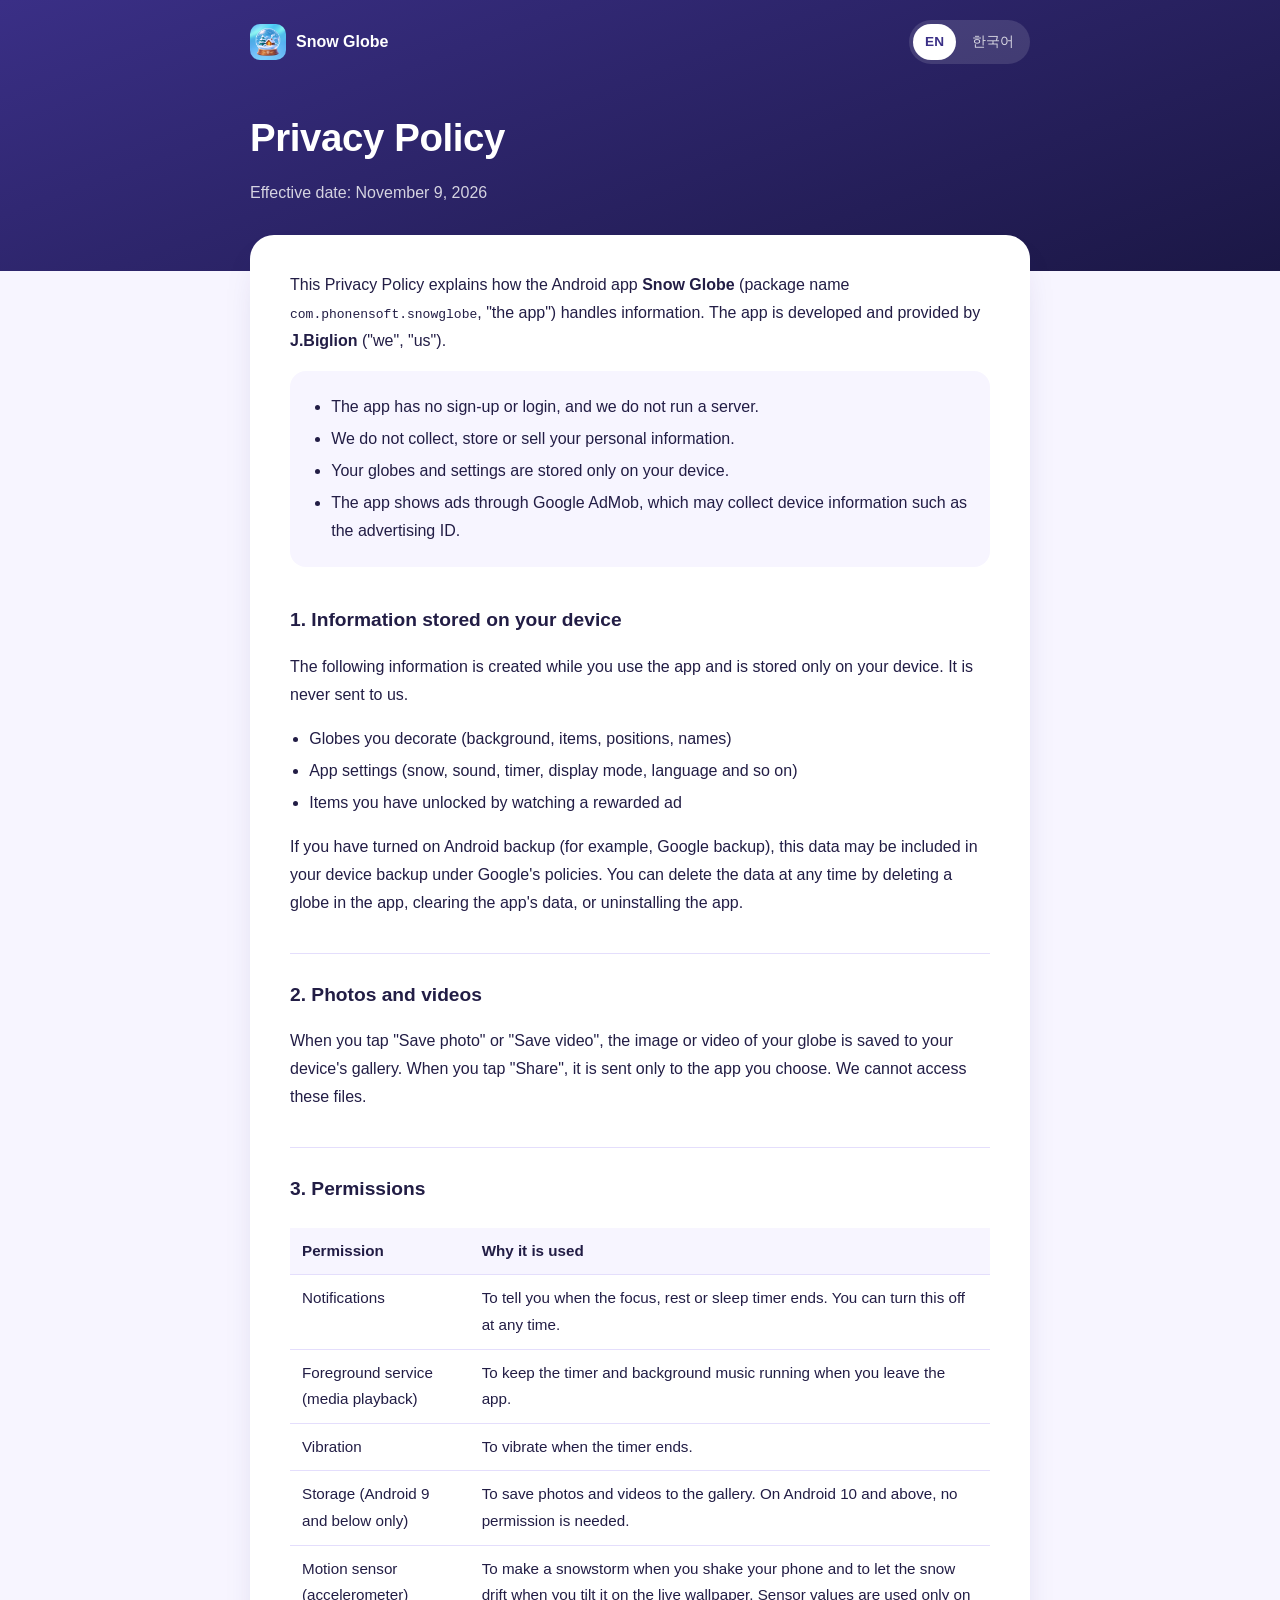
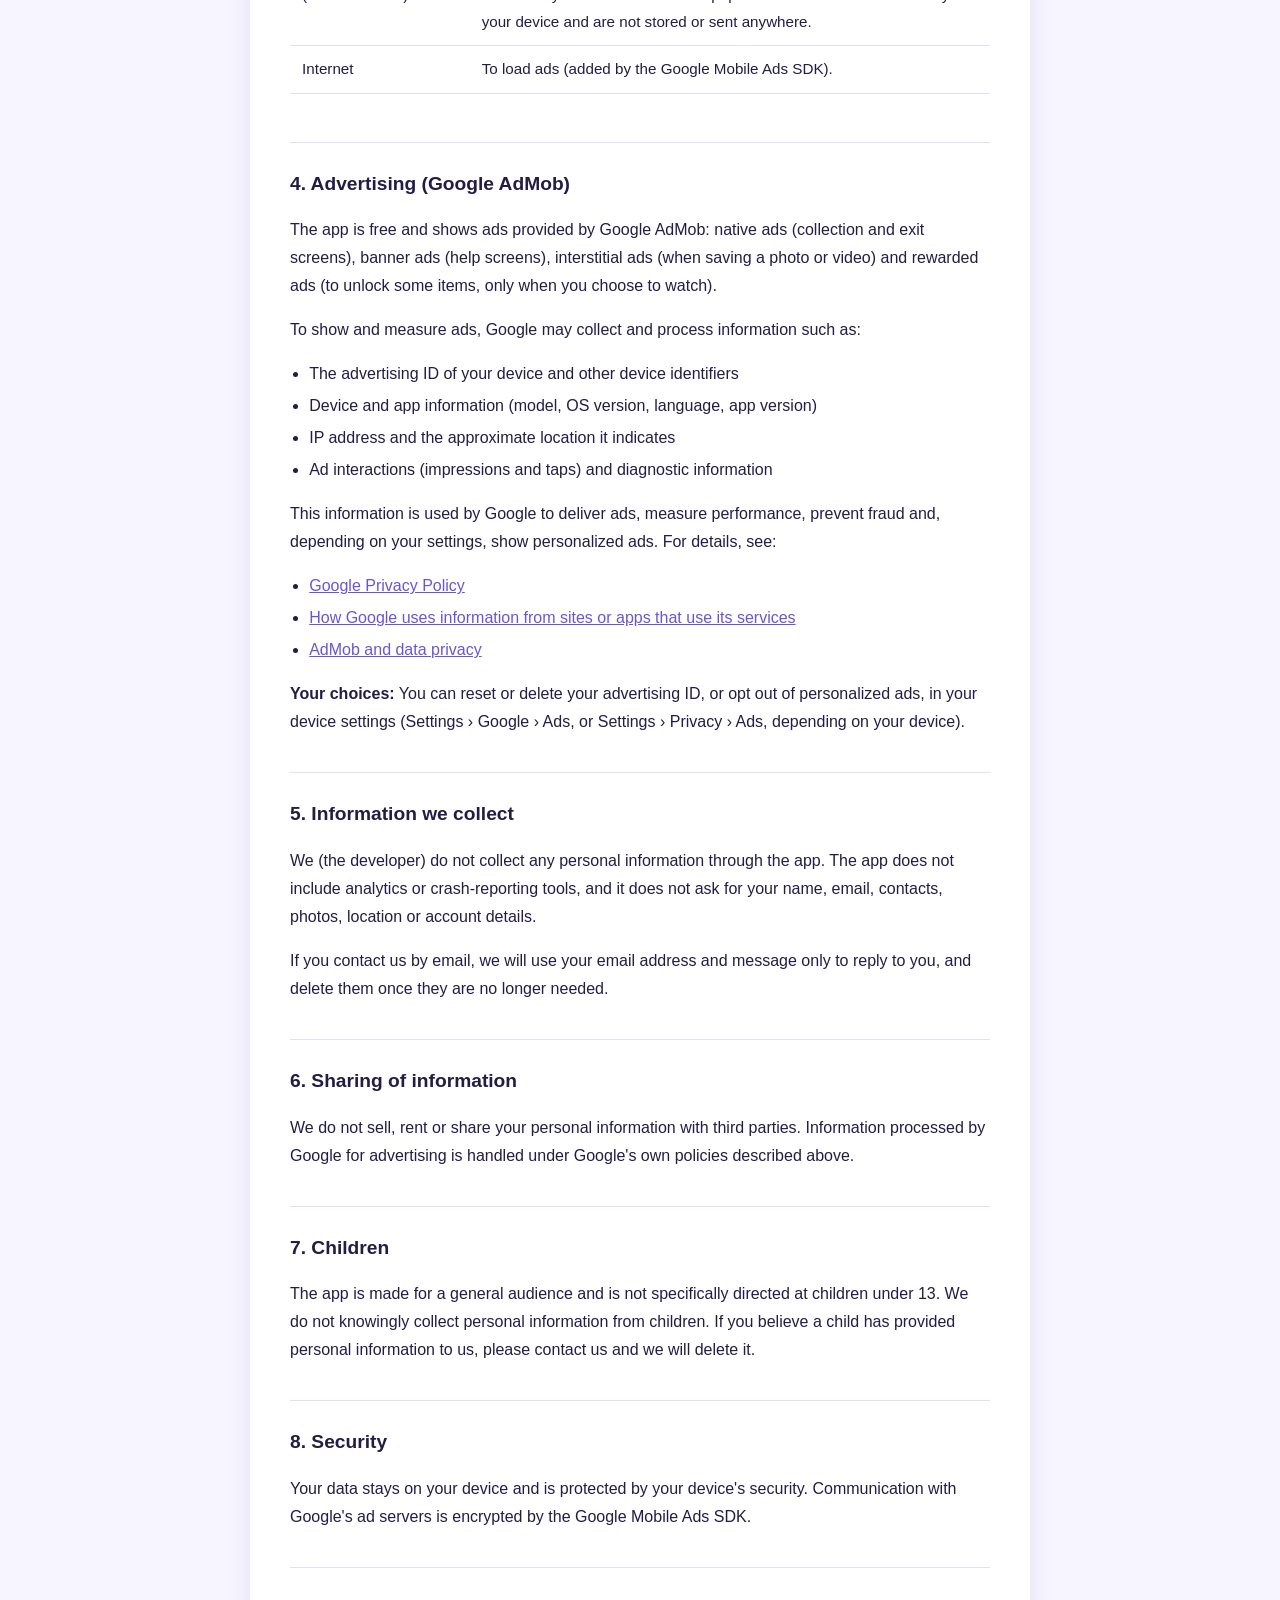
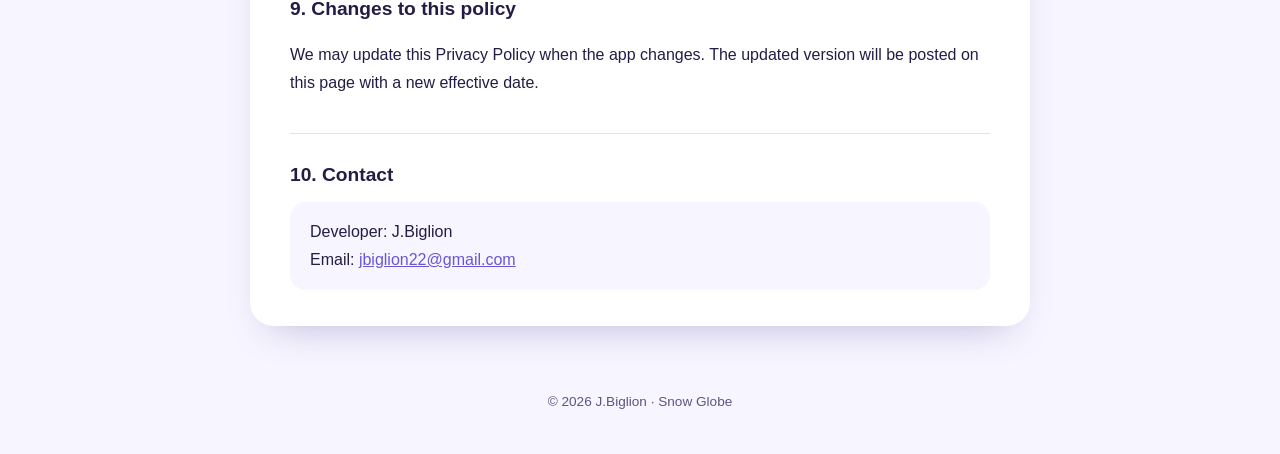
==== privacy-policy.html @ 66bb5cad "Add files via upload" ====
<!DOCTYPE html>
<html lang="en" data-page="privacy-policy">
<head>
  <meta charset="utf-8">
  <meta name="viewport" content="width=device-width, initial-scale=1">
  <title>Privacy Policy – Snow Globe</title>
  <meta name="description" content="Privacy policy for the Snow Globe Android app.">
  <meta name="theme-color" content="#1b1745">
  <link rel="alternate" hreflang="en" href="privacy-policy.html">
  <link rel="alternate" hreflang="ko" href="privacy-policy-ko.html">
  <link rel="alternate" hreflang="x-default" href="privacy-policy.html">
  <link rel="icon" type="image/png" href="icons/favicon.png">
  <link rel="stylesheet" href="css/privacy.css">
  <script src="js/lang.js"></script>
</head>
<body>

<header class="top">
  <div class="wrap">
    <div class="bar">
      <div class="app"><img src="icons/app-icon.png" alt=""><span>Snow Globe</span></div>
      <nav class="lang-switch" aria-label="Language">
        <a href="privacy-policy.html?lang=en" data-lang="en" aria-current="page">EN</a>
        <a href="privacy-policy-ko.html" data-lang="ko" hreflang="ko">한국어</a>
      </nav>
    </div>
    <h1>Privacy Policy</h1>
    <p>Effective date: November 9, 2026</p>
  </div>
</header>

<main class="wrap">
  <article class="doc">
    <p>This Privacy Policy explains how the Android app <strong>Snow Globe</strong> (package name <code>com.phonensoft.snowglobe</code>, "the app") handles information. The app is developed and provided by <strong>J.Biglion</strong> ("we", "us").</p>

    <div class="summary">
      <ul>
        <li>The app has no sign-up or login, and we do not run a server.</li>
        <li>We do not collect, store or sell your personal information.</li>
        <li>Your globes and settings are stored only on your device.</li>
        <li>The app shows ads through Google AdMob, which may collect device information such as the advertising ID.</li>
      </ul>
    </div>

    <h2>1. Information stored on your device</h2>
    <p>The following information is created while you use the app and is stored only on your device. It is never sent to us.</p>
    <ul>
      <li>Globes you decorate (background, items, positions, names)</li>
      <li>App settings (snow, sound, timer, display mode, language and so on)</li>
      <li>Items you have unlocked by watching a rewarded ad</li>
    </ul>
    <p>If you have turned on Android backup (for example, Google backup), this data may be included in your device backup under Google's policies. You can delete the data at any time by deleting a globe in the app, clearing the app's data, or uninstalling the app.</p>

    <h2>2. Photos and videos</h2>
    <p>When you tap "Save photo" or "Save video", the image or video of your globe is saved to your device's gallery. When you tap "Share", it is sent only to the app you choose. We cannot access these files.</p>

    <h2>3. Permissions</h2>
    <div class="table-scroll">
      <table>
        <thead><tr><th>Permission</th><th>Why it is used</th></tr></thead>
        <tbody>
          <tr><td>Notifications</td><td>To tell you when the focus, rest or sleep timer ends. You can turn this off at any time.</td></tr>
          <tr><td>Foreground service (media playback)</td><td>To keep the timer and background music running when you leave the app.</td></tr>
          <tr><td>Vibration</td><td>To vibrate when the timer ends.</td></tr>
          <tr><td>Storage (Android 9 and below only)</td><td>To save photos and videos to the gallery. On Android 10 and above, no permission is needed.</td></tr>
          <tr><td>Motion sensor (accelerometer)</td><td>To make a snowstorm when you shake your phone and to let the snow drift when you tilt it on the live wallpaper. Sensor values are used only on your device and are not stored or sent anywhere.</td></tr>
          <tr><td>Internet</td><td>To load ads (added by the Google Mobile Ads SDK).</td></tr>
        </tbody>
      </table>
    </div>

    <h2>4. Advertising (Google AdMob)</h2>
    <p>The app is free and shows ads provided by Google AdMob: native ads (collection and exit screens), banner ads (help screens), interstitial ads (when saving a photo or video) and rewarded ads (to unlock some items, only when you choose to watch).</p>
    <p>To show and measure ads, Google may collect and process information such as:</p>
    <ul>
      <li>The advertising ID of your device and other device identifiers</li>
      <li>Device and app information (model, OS version, language, app version)</li>
      <li>IP address and the approximate location it indicates</li>
      <li>Ad interactions (impressions and taps) and diagnostic information</li>
    </ul>
    <p>This information is used by Google to deliver ads, measure performance, prevent fraud and, depending on your settings, show personalized ads. For details, see:</p>
    <ul>
      <li><a href="https://policies.google.com/privacy" target="_blank" rel="noopener">Google Privacy Policy</a></li>
      <li><a href="https://policies.google.com/technologies/partner-sites" target="_blank" rel="noopener">How Google uses information from sites or apps that use its services</a></li>
      <li><a href="https://support.google.com/admob/answer/6128543" target="_blank" rel="noopener">AdMob and data privacy</a></li>
    </ul>
    <p><strong>Your choices:</strong> You can reset or delete your advertising ID, or opt out of personalized ads, in your device settings (Settings › Google › Ads, or Settings › Privacy › Ads, depending on your device).</p>

    <h2>5. Information we collect</h2>
    <p>We (the developer) do not collect any personal information through the app. The app does not include analytics or crash-reporting tools, and it does not ask for your name, email, contacts, photos, location or account details.</p>
    <p>If you contact us by email, we will use your email address and message only to reply to you, and delete them once they are no longer needed.</p>

    <h2>6. Sharing of information</h2>
    <p>We do not sell, rent or share your personal information with third parties. Information processed by Google for advertising is handled under Google's own policies described above.</p>

    <h2>7. Children</h2>
    <p>The app is made for a general audience and is not specifically directed at children under 13. We do not knowingly collect personal information from children. If you believe a child has provided personal information to us, please contact us and we will delete it.</p>

    <h2>8. Security</h2>
    <p>Your data stays on your device and is protected by your device's security. Communication with Google's ad servers is encrypted by the Google Mobile Ads SDK.</p>

    <h2>9. Changes to this policy</h2>
    <p>We may update this Privacy Policy when the app changes. The updated version will be posted on this page with a new effective date.</p>

    <h2>10. Contact</h2>
    <div class="contact">
      <p style="margin:0">Developer: J.Biglion<br>Email: <a href="mailto:jbiglion22@gmail.com">jbiglion22@gmail.com</a></p>
    </div>
  </article>
</main>

<footer>© 2026 J.Biglion · Snow Globe</footer>

</body>
</html>
---- css/privacy.css ----
/* Snow Globe privacy policy */
:root {
  --bg: #f7f5ff;
  --card: #ffffff;
  --ink: #221d45;
  --ink-soft: #5b5680;
  --primary: #6b55d6;
  --line: #e4defc;
}
* { box-sizing: border-box; }
body {
  margin: 0; background: var(--bg); color: var(--ink); line-height: 1.75;
  font-family: "Pretendard", "Noto Sans KR", -apple-system, BlinkMacSystemFont, "Segoe UI", Roboto, sans-serif;
  -webkit-font-smoothing: antialiased;
}
html:lang(ko) body { word-break: keep-all; overflow-wrap: break-word; }
.top {
  background: linear-gradient(160deg, #3a2f86, #1b1745); color: #fff; padding: 20px 0 64px;
}
.wrap { max-width: 820px; margin: 0 auto; padding: 0 20px; }
.top .bar { display: flex; align-items: center; justify-content: space-between; gap: 12px; margin-bottom: 40px; }
.app { display: flex; align-items: center; gap: 10px; font-weight: 700; }
.app img { width: 36px; height: 36px; border-radius: 10px; }
.lang-switch { display: flex; gap: 4px; background: rgba(255,255,255,.12); padding: 4px; border-radius: 999px; }
.lang-switch a { color: #fff; text-decoration: none; font-size: .85rem; padding: 6px 12px; border-radius: 999px; opacity: .8; }
.lang-switch a[aria-current="page"] { background: #fff; color: #3a2f86; opacity: 1; font-weight: 600; }
.top h1 { margin: 0 0 8px; font-size: clamp(1.8rem, 4vw, 2.4rem); letter-spacing: -.01em; }
.top p { margin: 0; opacity: .8; }

main.wrap { margin-top: -36px; padding-bottom: 64px; }
.doc {
  background: var(--card); border-radius: 24px; padding: 36px 40px;
  box-shadow: 0 18px 40px -22px rgba(44, 32, 120, .35);
}
.doc > p:first-child { margin-top: 0; }
.doc h2 {
  font-size: 1.2rem; margin: 36px 0 10px; padding-top: 24px; border-top: 1px solid var(--line);
}
.doc h2:first-of-type { border-top: 0; padding-top: 0; }
.doc h3 { font-size: 1rem; margin: 20px 0 6px; }
.doc ul { padding-left: 1.2em; margin: 8px 0; }
.doc li { margin: 4px 0; }
.doc a { color: var(--primary); word-break: break-all; }
.summary {
  background: var(--bg); border-radius: 16px; padding: 18px 22px; margin: 0 0 8px;
}
.summary ul { margin: 0; }
table { width: 100%; border-collapse: collapse; margin: 12px 0; font-size: .95rem; }
th, td { text-align: left; vertical-align: top; padding: 10px 12px; border-bottom: 1px solid var(--line); }
th { background: var(--bg); font-weight: 600; }
.table-scroll { overflow-x: auto; }
.contact { background: var(--bg); border-radius: 16px; padding: 16px 20px; }
footer { text-align: center; color: var(--ink-soft); font-size: .85rem; padding: 0 20px 40px; }

@media (max-width: 560px) {
  .doc { padding: 24px 20px; border-radius: 20px; }
  .app span { display: none; }
  th, td { padding: 8px; }
}
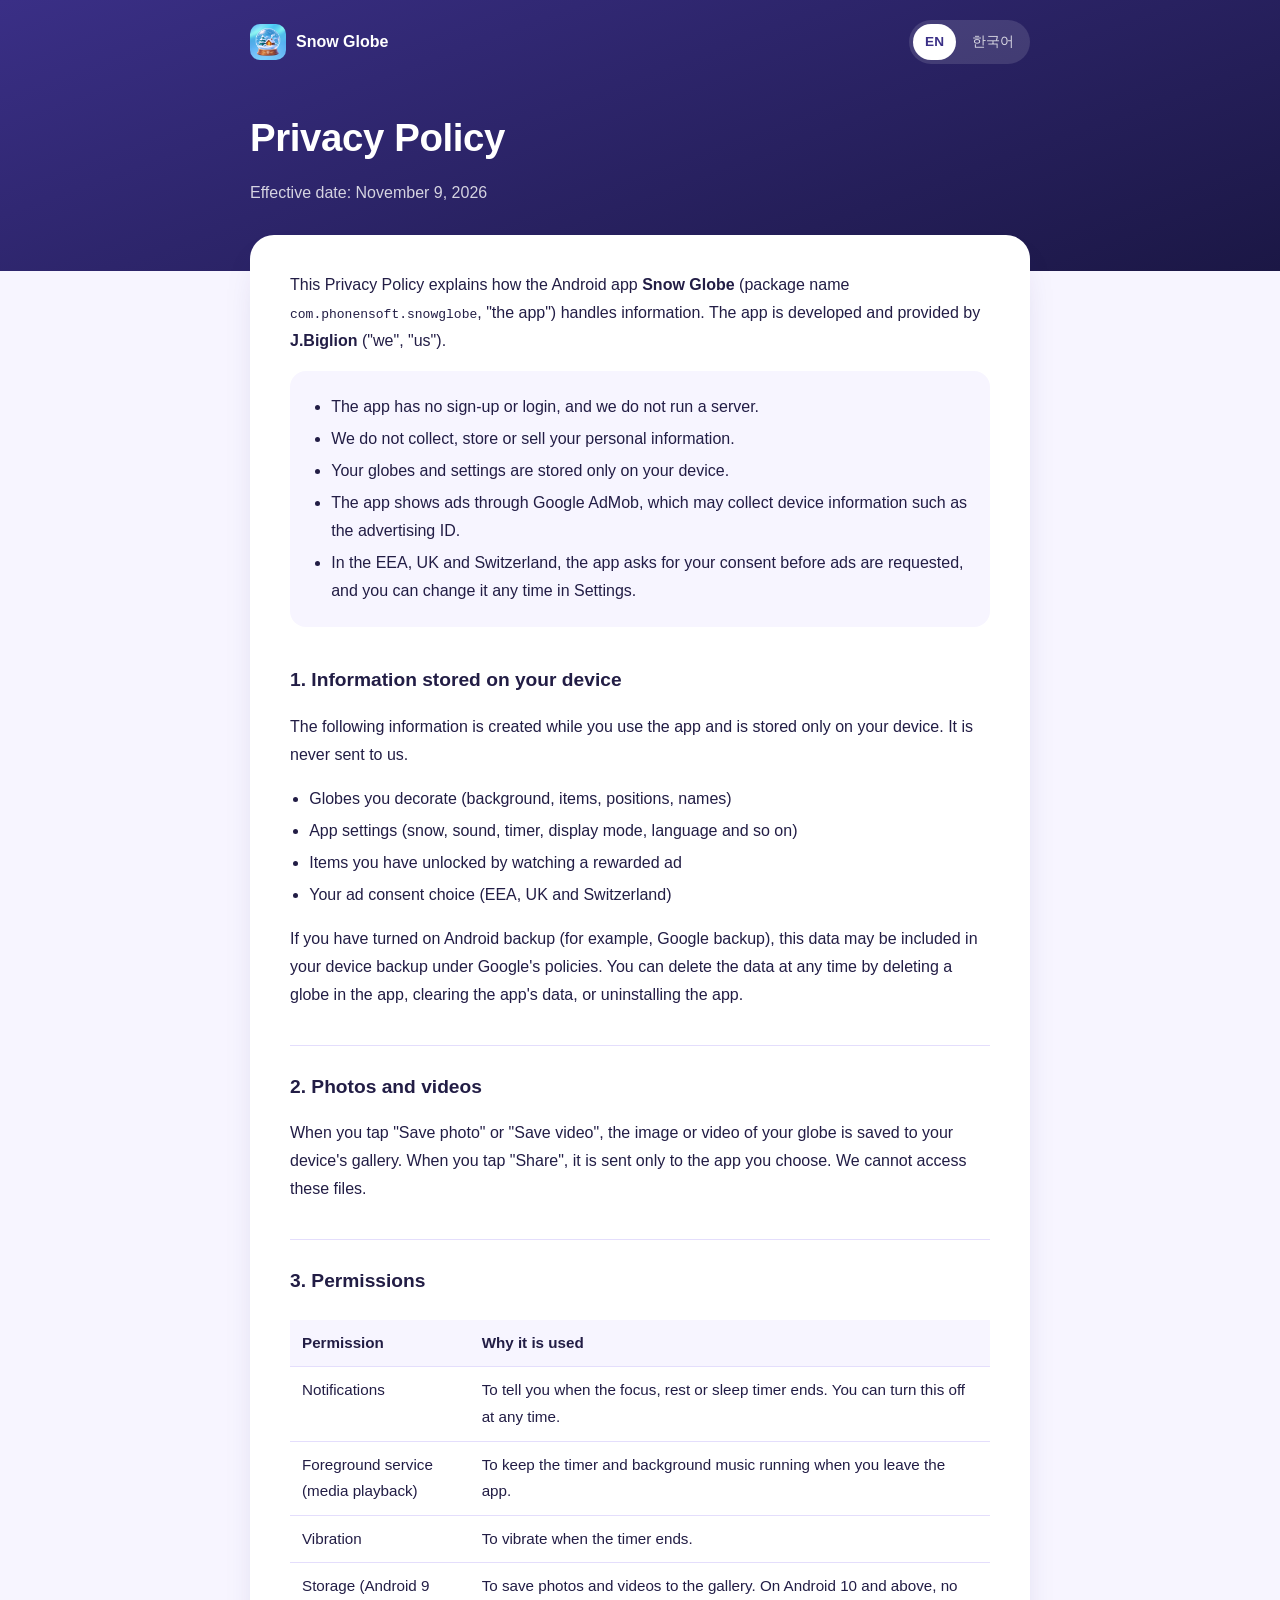
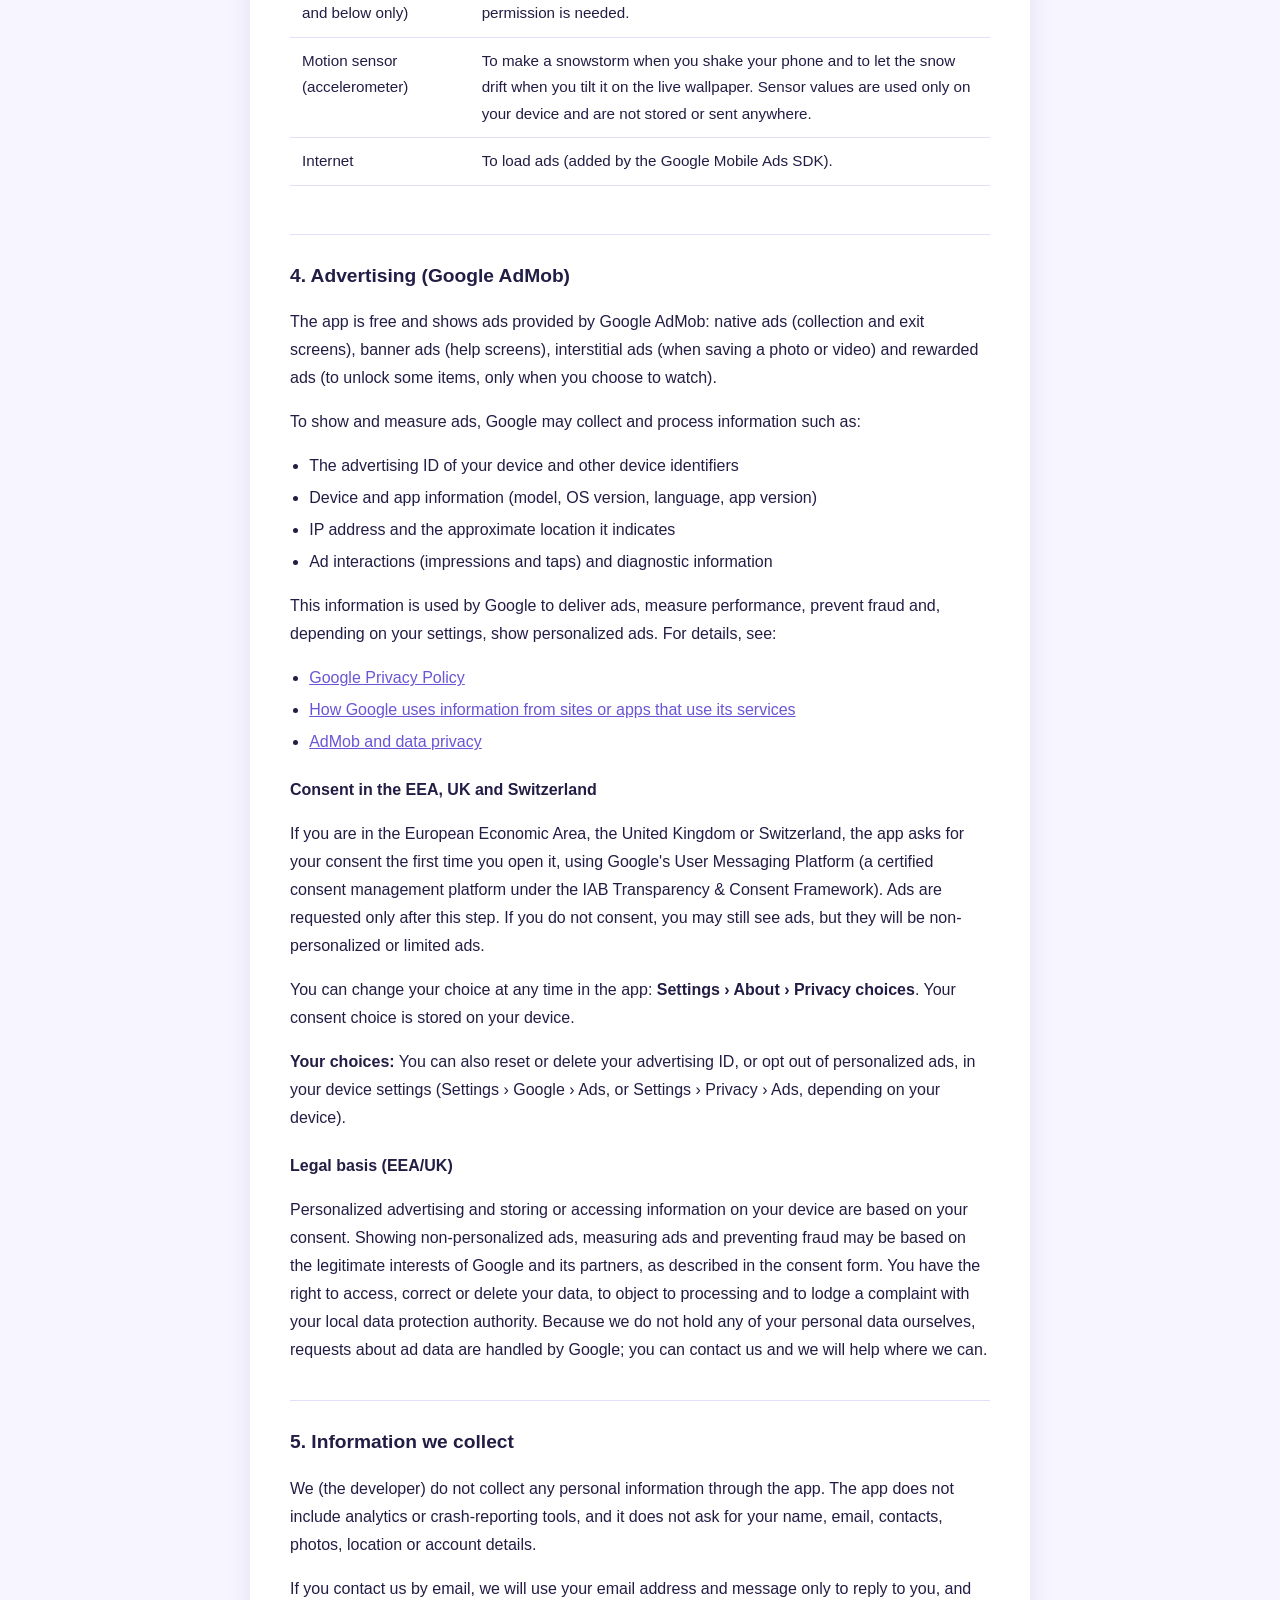
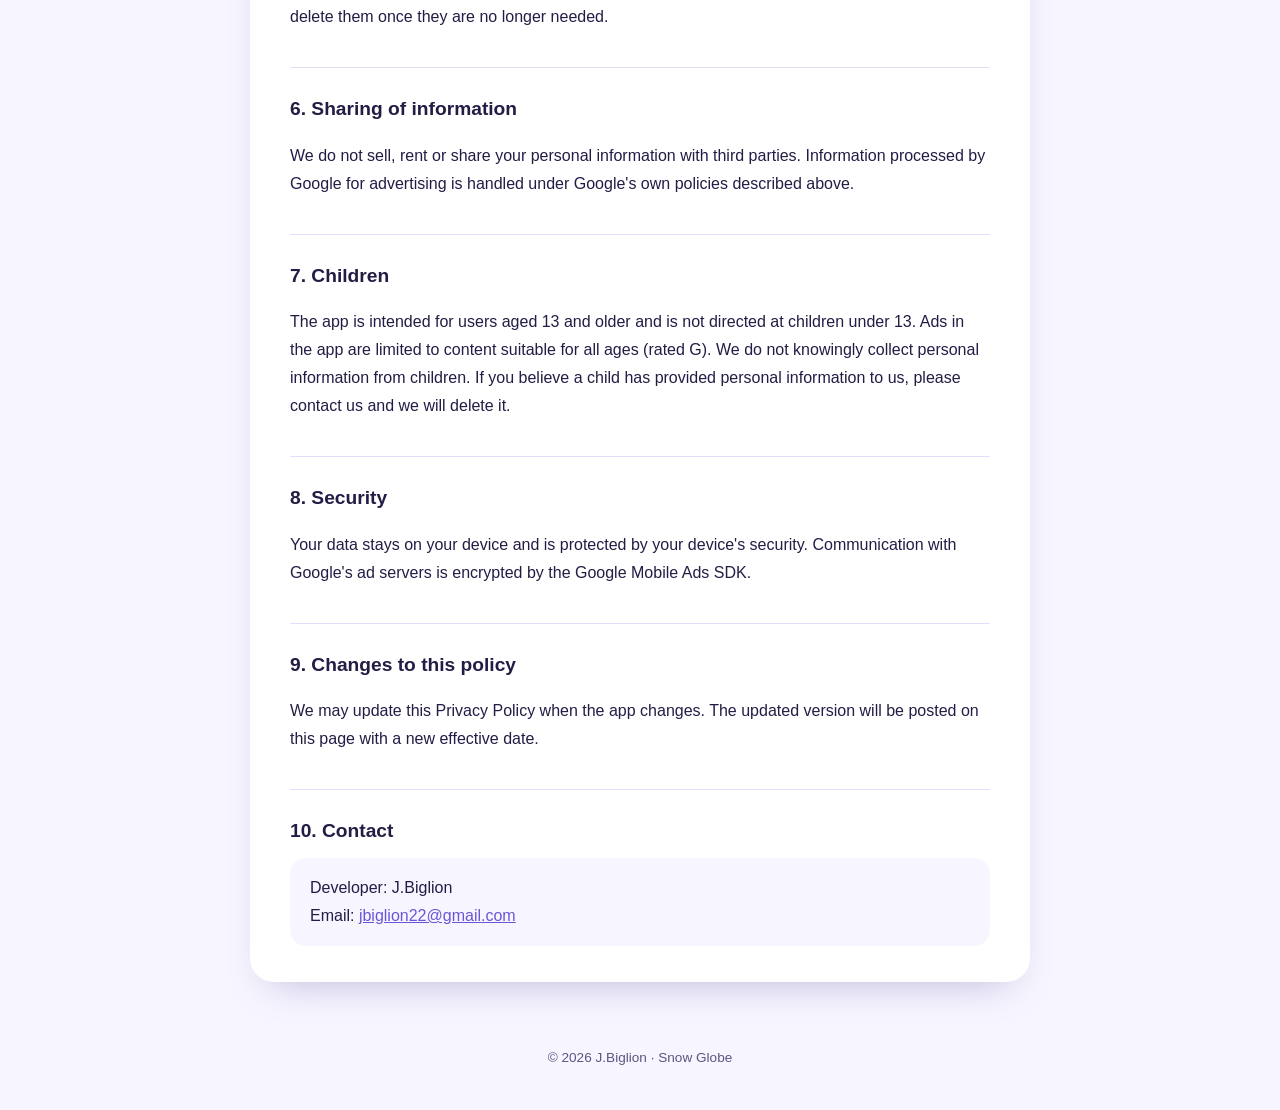
==== commit c15b0b02: "Add files via upload" ====
--- a/privacy-policy.html
+++ b/privacy-policy.html
@@ -1,115 +1,123 @@
-<!DOCTYPE html>
-<html lang="en" data-page="privacy-policy">
-<head>
-  <meta charset="utf-8">
-  <meta name="viewport" content="width=device-width, initial-scale=1">
-  <title>Privacy Policy – Snow Globe</title>
-  <meta name="description" content="Privacy policy for the Snow Globe Android app.">
-  <meta name="theme-color" content="#1b1745">
-  <link rel="alternate" hreflang="en" href="privacy-policy.html">
-  <link rel="alternate" hreflang="ko" href="privacy-policy-ko.html">
-  <link rel="alternate" hreflang="x-default" href="privacy-policy.html">
-  <link rel="icon" type="image/png" href="icons/favicon.png">
-  <link rel="stylesheet" href="css/privacy.css">
-  <script src="js/lang.js"></script>
-</head>
-<body>
-
-<header class="top">
-  <div class="wrap">
-    <div class="bar">
-      <div class="app"><img src="icons/app-icon.png" alt=""><span>Snow Globe</span></div>
-      <nav class="lang-switch" aria-label="Language">
-        <a href="privacy-policy.html?lang=en" data-lang="en" aria-current="page">EN</a>
-        <a href="privacy-policy-ko.html" data-lang="ko" hreflang="ko">한국어</a>
-      </nav>
-    </div>
-    <h1>Privacy Policy</h1>
-    <p>Effective date: November 9, 2026</p>
-  </div>
-</header>
-
-<main class="wrap">
-  <article class="doc">
-    <p>This Privacy Policy explains how the Android app <strong>Snow Globe</strong> (package name <code>com.phonensoft.snowglobe</code>, "the app") handles information. The app is developed and provided by <strong>J.Biglion</strong> ("we", "us").</p>
-
-    <div class="summary">
-      <ul>
-        <li>The app has no sign-up or login, and we do not run a server.</li>
-        <li>We do not collect, store or sell your personal information.</li>
-        <li>Your globes and settings are stored only on your device.</li>
-        <li>The app shows ads through Google AdMob, which may collect device information such as the advertising ID.</li>
-      </ul>
-    </div>
-
-    <h2>1. Information stored on your device</h2>
-    <p>The following information is created while you use the app and is stored only on your device. It is never sent to us.</p>
-    <ul>
-      <li>Globes you decorate (background, items, positions, names)</li>
-      <li>App settings (snow, sound, timer, display mode, language and so on)</li>
-      <li>Items you have unlocked by watching a rewarded ad</li>
-    </ul>
-    <p>If you have turned on Android backup (for example, Google backup), this data may be included in your device backup under Google's policies. You can delete the data at any time by deleting a globe in the app, clearing the app's data, or uninstalling the app.</p>
-
-    <h2>2. Photos and videos</h2>
-    <p>When you tap "Save photo" or "Save video", the image or video of your globe is saved to your device's gallery. When you tap "Share", it is sent only to the app you choose. We cannot access these files.</p>
-
-    <h2>3. Permissions</h2>
-    <div class="table-scroll">
-      <table>
-        <thead><tr><th>Permission</th><th>Why it is used</th></tr></thead>
-        <tbody>
-          <tr><td>Notifications</td><td>To tell you when the focus, rest or sleep timer ends. You can turn this off at any time.</td></tr>
-          <tr><td>Foreground service (media playback)</td><td>To keep the timer and background music running when you leave the app.</td></tr>
-          <tr><td>Vibration</td><td>To vibrate when the timer ends.</td></tr>
-          <tr><td>Storage (Android 9 and below only)</td><td>To save photos and videos to the gallery. On Android 10 and above, no permission is needed.</td></tr>
-          <tr><td>Motion sensor (accelerometer)</td><td>To make a snowstorm when you shake your phone and to let the snow drift when you tilt it on the live wallpaper. Sensor values are used only on your device and are not stored or sent anywhere.</td></tr>
-          <tr><td>Internet</td><td>To load ads (added by the Google Mobile Ads SDK).</td></tr>
-        </tbody>
-      </table>
-    </div>
-
-    <h2>4. Advertising (Google AdMob)</h2>
-    <p>The app is free and shows ads provided by Google AdMob: native ads (collection and exit screens), banner ads (help screens), interstitial ads (when saving a photo or video) and rewarded ads (to unlock some items, only when you choose to watch).</p>
-    <p>To show and measure ads, Google may collect and process information such as:</p>
-    <ul>
-      <li>The advertising ID of your device and other device identifiers</li>
-      <li>Device and app information (model, OS version, language, app version)</li>
-      <li>IP address and the approximate location it indicates</li>
-      <li>Ad interactions (impressions and taps) and diagnostic information</li>
-    </ul>
-    <p>This information is used by Google to deliver ads, measure performance, prevent fraud and, depending on your settings, show personalized ads. For details, see:</p>
-    <ul>
-      <li><a href="https://policies.google.com/privacy" target="_blank" rel="noopener">Google Privacy Policy</a></li>
-      <li><a href="https://policies.google.com/technologies/partner-sites" target="_blank" rel="noopener">How Google uses information from sites or apps that use its services</a></li>
-      <li><a href="https://support.google.com/admob/answer/6128543" target="_blank" rel="noopener">AdMob and data privacy</a></li>
-    </ul>
-    <p><strong>Your choices:</strong> You can reset or delete your advertising ID, or opt out of personalized ads, in your device settings (Settings › Google › Ads, or Settings › Privacy › Ads, depending on your device).</p>
-
-    <h2>5. Information we collect</h2>
-    <p>We (the developer) do not collect any personal information through the app. The app does not include analytics or crash-reporting tools, and it does not ask for your name, email, contacts, photos, location or account details.</p>
-    <p>If you contact us by email, we will use your email address and message only to reply to you, and delete them once they are no longer needed.</p>
-
-    <h2>6. Sharing of information</h2>
-    <p>We do not sell, rent or share your personal information with third parties. Information processed by Google for advertising is handled under Google's own policies described above.</p>
-
-    <h2>7. Children</h2>
-    <p>The app is made for a general audience and is not specifically directed at children under 13. We do not knowingly collect personal information from children. If you believe a child has provided personal information to us, please contact us and we will delete it.</p>
-
-    <h2>8. Security</h2>
-    <p>Your data stays on your device and is protected by your device's security. Communication with Google's ad servers is encrypted by the Google Mobile Ads SDK.</p>
-
-    <h2>9. Changes to this policy</h2>
-    <p>We may update this Privacy Policy when the app changes. The updated version will be posted on this page with a new effective date.</p>
-
-    <h2>10. Contact</h2>
-    <div class="contact">
-      <p style="margin:0">Developer: J.Biglion<br>Email: <a href="mailto:jbiglion22@gmail.com">jbiglion22@gmail.com</a></p>
-    </div>
-  </article>
-</main>
-
-<footer>© 2026 J.Biglion · Snow Globe</footer>
-
-</body>
-</html>
+<!DOCTYPE html>
+<html lang="en" data-page="privacy-policy">
+<head>
+  <meta charset="utf-8">
+  <meta name="viewport" content="width=device-width, initial-scale=1">
+  <title>Privacy Policy – Snow Globe</title>
+  <meta name="description" content="Privacy policy for the Snow Globe Android app.">
+  <meta name="theme-color" content="#1b1745">
+  <link rel="alternate" hreflang="en" href="privacy-policy.html">
+  <link rel="alternate" hreflang="ko" href="privacy-policy-ko.html">
+  <link rel="alternate" hreflang="x-default" href="privacy-policy.html">
+  <link rel="icon" type="image/png" href="icons/favicon.png">
+  <link rel="stylesheet" href="css/privacy.css">
+  <script src="js/lang.js"></script>
+</head>
+<body>
+
+<header class="top">
+  <div class="wrap">
+    <div class="bar">
+      <div class="app"><img src="icons/app-icon.png" alt=""><span>Snow Globe</span></div>
+      <nav class="lang-switch" aria-label="Language">
+        <a href="privacy-policy.html?lang=en" data-lang="en" aria-current="page">EN</a>
+        <a href="privacy-policy-ko.html" data-lang="ko" hreflang="ko">한국어</a>
+      </nav>
+    </div>
+    <h1>Privacy Policy</h1>
+    <p>Effective date: November 9, 2026</p>
+  </div>
+</header>
+
+<main class="wrap">
+  <article class="doc">
+    <p>This Privacy Policy explains how the Android app <strong>Snow Globe</strong> (package name <code>com.phonensoft.snowglobe</code>, "the app") handles information. The app is developed and provided by <strong>J.Biglion</strong> ("we", "us").</p>
+
+    <div class="summary">
+      <ul>
+        <li>The app has no sign-up or login, and we do not run a server.</li>
+        <li>We do not collect, store or sell your personal information.</li>
+        <li>Your globes and settings are stored only on your device.</li>
+        <li>The app shows ads through Google AdMob, which may collect device information such as the advertising ID.</li>
+        <li>In the EEA, UK and Switzerland, the app asks for your consent before ads are requested, and you can change it any time in Settings.</li>
+      </ul>
+    </div>
+
+    <h2>1. Information stored on your device</h2>
+    <p>The following information is created while you use the app and is stored only on your device. It is never sent to us.</p>
+    <ul>
+      <li>Globes you decorate (background, items, positions, names)</li>
+      <li>App settings (snow, sound, timer, display mode, language and so on)</li>
+      <li>Items you have unlocked by watching a rewarded ad</li>
+      <li>Your ad consent choice (EEA, UK and Switzerland)</li>
+    </ul>
+    <p>If you have turned on Android backup (for example, Google backup), this data may be included in your device backup under Google's policies. You can delete the data at any time by deleting a globe in the app, clearing the app's data, or uninstalling the app.</p>
+
+    <h2>2. Photos and videos</h2>
+    <p>When you tap "Save photo" or "Save video", the image or video of your globe is saved to your device's gallery. When you tap "Share", it is sent only to the app you choose. We cannot access these files.</p>
+
+    <h2>3. Permissions</h2>
+    <div class="table-scroll">
+      <table>
+        <thead><tr><th>Permission</th><th>Why it is used</th></tr></thead>
+        <tbody>
+          <tr><td>Notifications</td><td>To tell you when the focus, rest or sleep timer ends. You can turn this off at any time.</td></tr>
+          <tr><td>Foreground service (media playback)</td><td>To keep the timer and background music running when you leave the app.</td></tr>
+          <tr><td>Vibration</td><td>To vibrate when the timer ends.</td></tr>
+          <tr><td>Storage (Android 9 and below only)</td><td>To save photos and videos to the gallery. On Android 10 and above, no permission is needed.</td></tr>
+          <tr><td>Motion sensor (accelerometer)</td><td>To make a snowstorm when you shake your phone and to let the snow drift when you tilt it on the live wallpaper. Sensor values are used only on your device and are not stored or sent anywhere.</td></tr>
+          <tr><td>Internet</td><td>To load ads (added by the Google Mobile Ads SDK).</td></tr>
+        </tbody>
+      </table>
+    </div>
+
+    <h2>4. Advertising (Google AdMob)</h2>
+    <p>The app is free and shows ads provided by Google AdMob: native ads (collection and exit screens), banner ads (help screens), interstitial ads (when saving a photo or video) and rewarded ads (to unlock some items, only when you choose to watch).</p>
+    <p>To show and measure ads, Google may collect and process information such as:</p>
+    <ul>
+      <li>The advertising ID of your device and other device identifiers</li>
+      <li>Device and app information (model, OS version, language, app version)</li>
+      <li>IP address and the approximate location it indicates</li>
+      <li>Ad interactions (impressions and taps) and diagnostic information</li>
+    </ul>
+    <p>This information is used by Google to deliver ads, measure performance, prevent fraud and, depending on your settings, show personalized ads. For details, see:</p>
+    <ul>
+      <li><a href="https://policies.google.com/privacy" target="_blank" rel="noopener">Google Privacy Policy</a></li>
+      <li><a href="https://policies.google.com/technologies/partner-sites" target="_blank" rel="noopener">How Google uses information from sites or apps that use its services</a></li>
+      <li><a href="https://support.google.com/admob/answer/6128543" target="_blank" rel="noopener">AdMob and data privacy</a></li>
+    </ul>
+    <h3>Consent in the EEA, UK and Switzerland</h3>
+    <p>If you are in the European Economic Area, the United Kingdom or Switzerland, the app asks for your consent the first time you open it, using Google's User Messaging Platform (a certified consent management platform under the IAB Transparency &amp; Consent Framework). Ads are requested only after this step. If you do not consent, you may still see ads, but they will be non-personalized or limited ads.</p>
+    <p>You can change your choice at any time in the app: <strong>Settings › About › Privacy choices</strong>. Your consent choice is stored on your device.</p>
+    <p><strong>Your choices:</strong> You can also reset or delete your advertising ID, or opt out of personalized ads, in your device settings (Settings › Google › Ads, or Settings › Privacy › Ads, depending on your device).</p>
+
+    <h3>Legal basis (EEA/UK)</h3>
+    <p>Personalized advertising and storing or accessing information on your device are based on your consent. Showing non-personalized ads, measuring ads and preventing fraud may be based on the legitimate interests of Google and its partners, as described in the consent form. You have the right to access, correct or delete your data, to object to processing and to lodge a complaint with your local data protection authority. Because we do not hold any of your personal data ourselves, requests about ad data are handled by Google; you can contact us and we will help where we can.</p>
+
+    <h2>5. Information we collect</h2>
+    <p>We (the developer) do not collect any personal information through the app. The app does not include analytics or crash-reporting tools, and it does not ask for your name, email, contacts, photos, location or account details.</p>
+    <p>If you contact us by email, we will use your email address and message only to reply to you, and delete them once they are no longer needed.</p>
+
+    <h2>6. Sharing of information</h2>
+    <p>We do not sell, rent or share your personal information with third parties. Information processed by Google for advertising is handled under Google's own policies described above.</p>
+
+    <h2>7. Children</h2>
+    <p>The app is intended for users aged 13 and older and is not directed at children under 13. Ads in the app are limited to content suitable for all ages (rated G). We do not knowingly collect personal information from children. If you believe a child has provided personal information to us, please contact us and we will delete it.</p>
+
+    <h2>8. Security</h2>
+    <p>Your data stays on your device and is protected by your device's security. Communication with Google's ad servers is encrypted by the Google Mobile Ads SDK.</p>
+
+    <h2>9. Changes to this policy</h2>
+    <p>We may update this Privacy Policy when the app changes. The updated version will be posted on this page with a new effective date.</p>
+
+    <h2>10. Contact</h2>
+    <div class="contact">
+      <p style="margin:0">Developer: J.Biglion<br>Email: <a href="mailto:jbiglion22@gmail.com">jbiglion22@gmail.com</a></p>
+    </div>
+  </article>
+</main>
+
+<footer>© 2026 J.Biglion · Snow Globe</footer>
+
+</body>
+</html>
